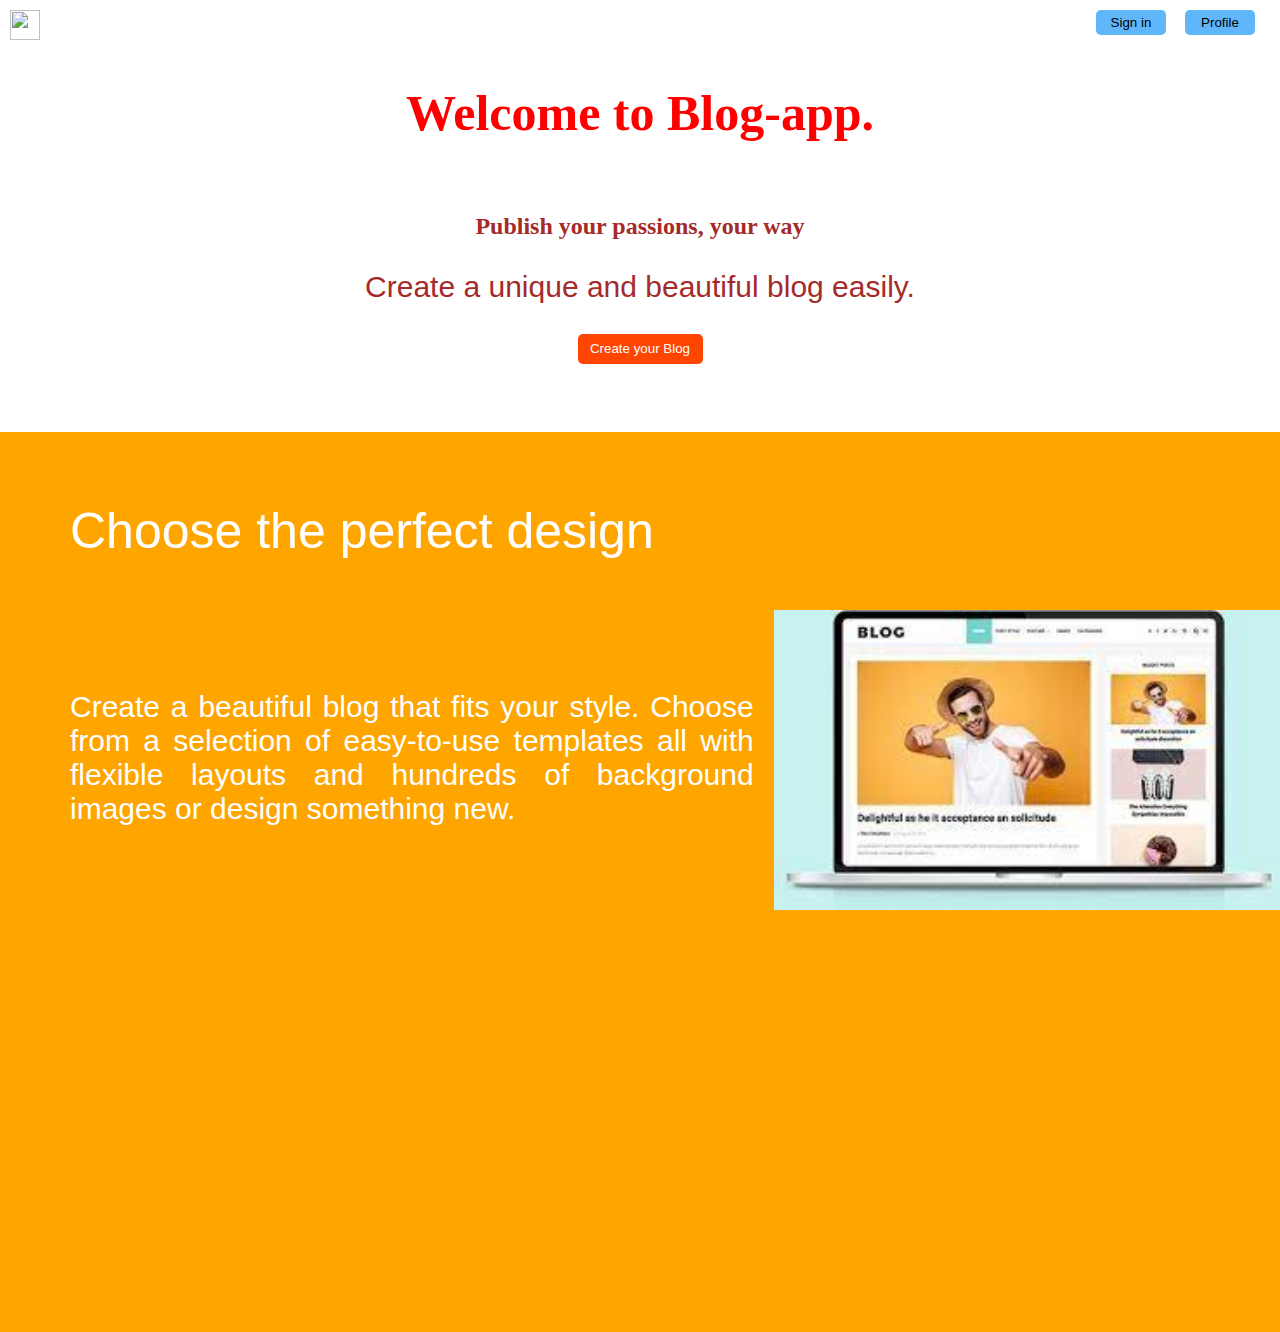
==== index.html @ d5275b1a "addition of elements" ====
<html>
    <head>
        <link rel="stylesheet" href="style.css">
        <title>
            blog-web-app
        </title>
        
        <div class="bar">
            <img style="width:30px;" src="logo.png">
            <nav style="justify-content: space-between;"> 
                <button class="b1">Sign in</button>
                <button class="b1">Profile</button> </nav>
        </div>
        <h1> Welcome to Blog-app. </h1>
    </head>
    <body background="bg.jpg" class="Bg">
        <br>
        <div class="tag">
            <h2>Publish your passions, your way</h2>
            <p>Create a unique and beautiful blog easily.</p>

            <button class="button1">Create your Blog</button>
            
        </div>
        <br>

        <div class="div1">
            <p class="p1">Choose the perfect design </p>
            <div class="main">
                <div class="left">
                    <p class="p2">
                
                Create a beautiful blog that fits your style. 
                Choose from a selection of easy-to-use templates 
                all with flexible layouts and hundreds of background images
                or design something new.
                    </p>
                </div>
                <div class="right">
                
                
                <img src="blog.jpeg" class="img1">
                </div>
            </div>
            
            
        </div>
        
    </body>   
</html>
---- style.css ----
h1{
    color:red;
    font-size: 50;
    text-align: center;
}
p{
    font-family: Arial;
    font-size: 30;
}
.bg{
    width:100%;
    margin:0;
    background-position: center;
    background-repeat: no-repeat;
    background-size: cover;
}
.bar{
    display:flex;
    padding: 10px;
    justify-content: space-between;
}


.b1{
    margin-right: 15;
    background-color: #5fb7fa;
    border-radius: 5px;
    border: none;
    height: 25px;
    width:70px;
    
}

.tag{
    text-align: center;

    color: brown;
    font-family: tahoma;
}
.button1{
    color:white;
    background-color: orangered;
    border:none;
    height: 30px;
    width:125;
    border-radius: 5px;

}
.div1{
    background-color: orange;
    color: white;
    font-family: verdana;
    height:100%;
    width:100%;
   
    
}
.p1{
    padding-left: 70px;
    padding-top: 70px;
    font-size: 50;
}
.main{
    display: flex;
}
.p2{
    padding-top: 50px; 
    padding-left:70px; 
    display:flex;
    font-size: 30;
    flex:2;
    text-align: justify;
    justify-content:space-between;
    
}
.left{
    vertical-align: center;
}
.right{
    float:right;
    padding-left: 20;
}
.img1{
    float:right;
    
    justify-content: space-around;
    height:300px;
}
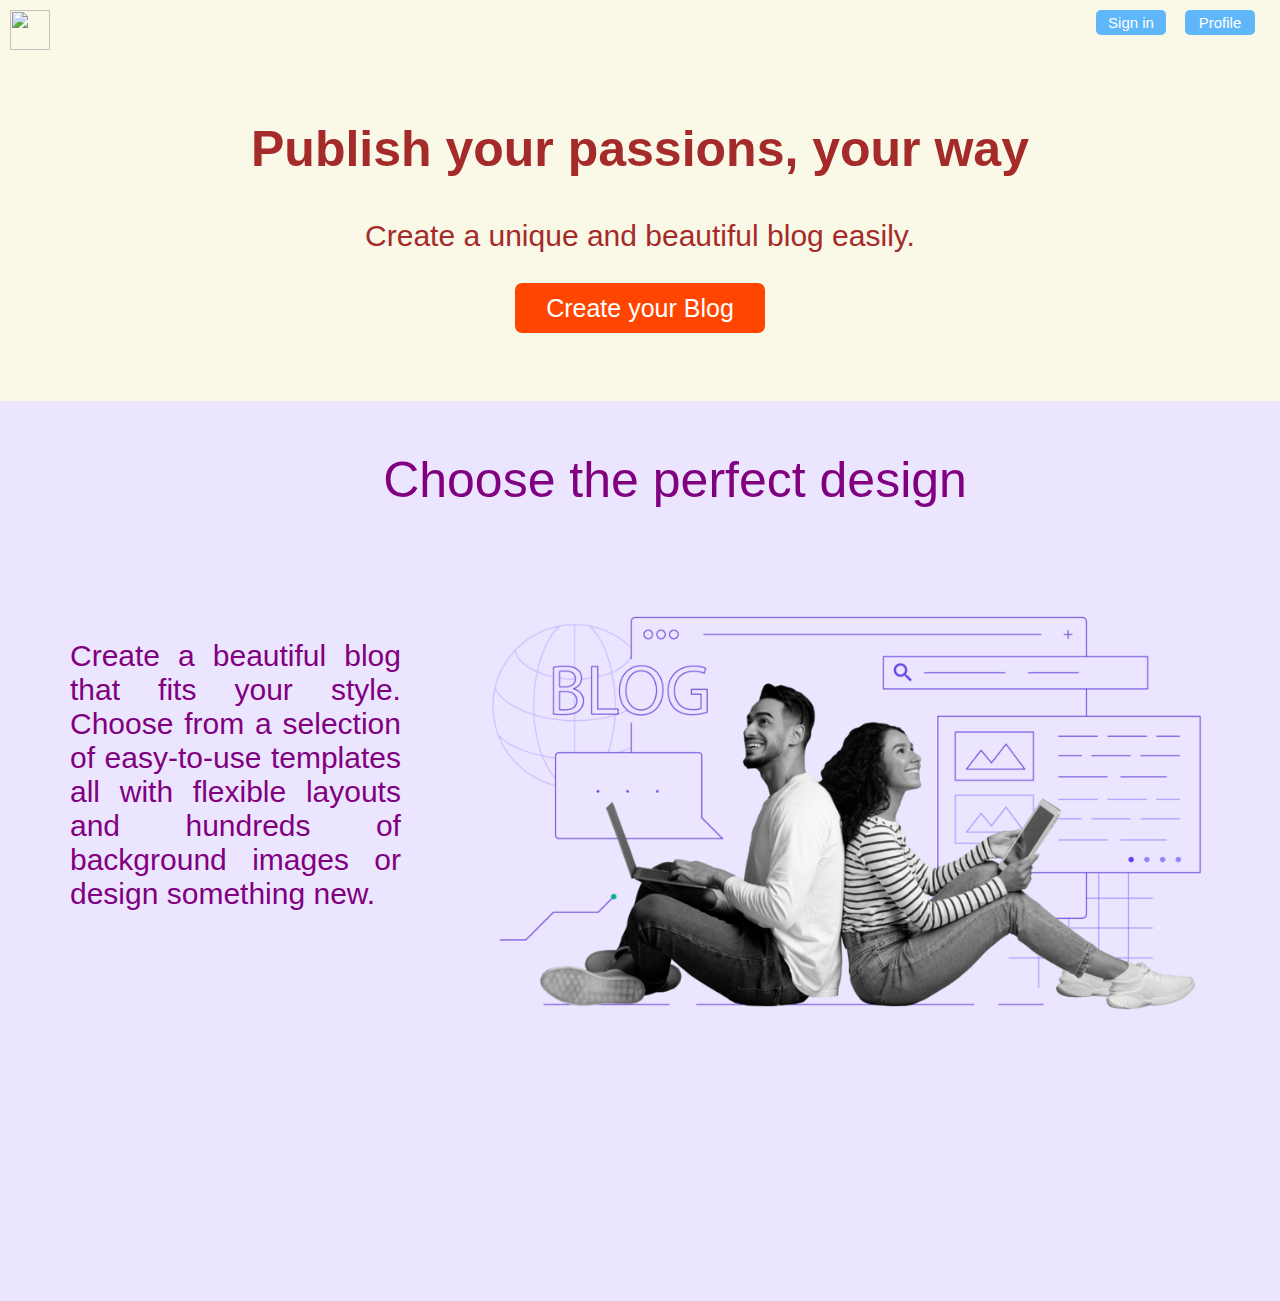
==== commit 4e83cec0: "A lot of changes" ====
--- a/index.html
+++ b/index.html
@@ -6,14 +6,14 @@
         </title>
         
         <div class="bar">
-            <img style="width:30px;" src="logo.png">
-            <nav style="justify-content: space-between;"> 
+            <img style="width:40px;" src="logo.png">
+            <nav style="vertical-align: middle; justify-content: space-evenly;"> 
                 <button class="b1">Sign in</button>
                 <button class="b1">Profile</button> </nav>
         </div>
-        <h1> Welcome to Blog-app. </h1>
+        <!--<h1> Welcome to Blog-app. </h1>-->
     </head>
-    <body background="bg.jpg" class="Bg">
+    <body class="Bg">
         <br>
         <div class="tag">
             <h2>Publish your passions, your way</h2>
@@ -39,7 +39,7 @@
                 <div class="right">
                 
                 
-                <img src="blog.jpeg" class="img1">
+                <img src="blog.png" class="img1">
                 </div>
             </div>
             
--- a/style.css
+++ b/style.css
@@ -3,11 +3,16 @@
     font-size: 50;
     text-align: center;
 }
+h2{
+    font-size: 50;
+    font-family:'Lucida Sans', 'Lucida Sans Regular', 'Lucida Grande', 'Lucida Sans Unicode', Geneva, Verdana, sans-serif
+}
 p{
-    font-family: Arial;
+    font-family: 'Gill Sans', 'Gill Sans MT', Calibri, 'Trebuchet MS', sans-serif;
     font-size: 30;
 }
 .bg{
+    background-color: #faf8e6;
     width:100%;
     margin:0;
     background-position: center;
@@ -22,6 +27,11 @@
 
 
 .b1{
+    font-size:15;
+    text-align: center;
+    color: white;
+    vertical-align: center;
+    font-family: 'Lucida Sans', 'Lucida Sans Regular', 'Lucida Grande', 'Lucida Sans Unicode', Geneva, Verdana, sans-serif;
     margin-right: 15;
     background-color: #5fb7fa;
     border-radius: 5px;
@@ -38,17 +48,19 @@
     font-family: tahoma;
 }
 .button1{
+    font-size: 25;
     color:white;
+    text-align: center;
     background-color: orangered;
     border:none;
-    height: 30px;
-    width:125;
-    border-radius: 5px;
+    height: 50px;
+    width:250;
+    border-radius: 7px;
 
 }
 .div1{
-    background-color: orange;
-    color: white;
+    background-color:#ece5ff;
+    color: purple;
     font-family: verdana;
     height:100%;
     width:100%;
@@ -57,8 +69,10 @@
 }
 .p1{
     padding-left: 70px;
-    padding-top: 70px;
+    padding-top: 50px;
     font-size: 50;
+    text-align: center;
+    font-family: 'Lucida Sans', 'Lucida Sans Regular', 'Lucida Grande', 'Lucida Sans Unicode', Geneva, Verdana, sans-serif;
 }
 .main{
     display: flex;
@@ -68,13 +82,15 @@
     padding-left:70px; 
     display:flex;
     font-size: 30;
+    font-family: 'Gill Sans', 'Gill Sans MT', Calibri, 'Trebuchet MS', sans-serif;
     flex:2;
     text-align: justify;
+    vertical-align: middle;
     justify-content:space-between;
     
 }
 .left{
-    vertical-align: center;
+    vertical-align: middle;
 }
 .right{
     float:right;
@@ -84,5 +100,5 @@
     float:right;
     
     justify-content: space-around;
-    height:300px;
+    height:500px;
 }
